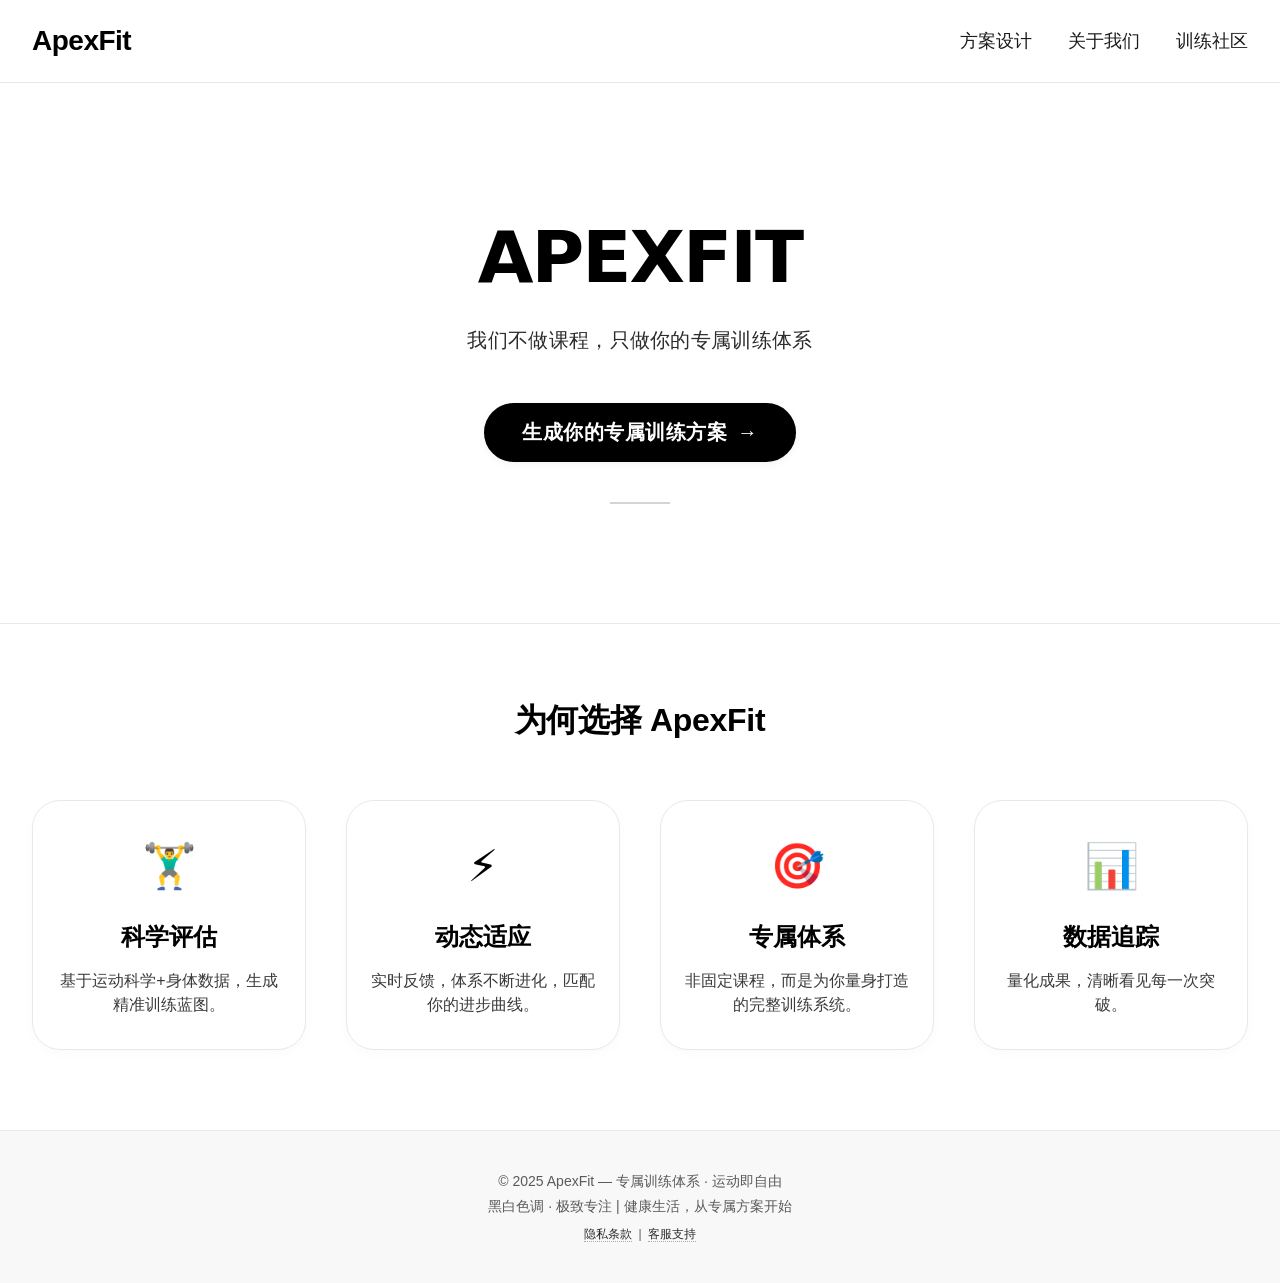
==== index.html @ db12632a "Create index.html" ====
<!DOCTYPE html>
<html lang="zh-CN">
<head>
    <meta charset="UTF-8">
    <meta name="viewport" content="width=device-width, initial-scale=1.0, viewport-fit=cover">
    <meta name="description" content="ApexFit - 专属训练体系，不做课程，只做你的专属训练方案。运动与健康，黑白色调极简设计。">
    <title>ApexFit | 专属训练体系 · 运动与健康</title>
    <style>
        * {
            margin: 0;
            padding: 0;
            box-sizing: border-box;
        }

        body {
            background-color: #FFFFFF;   /* 纯白背景，黑白色调基底 */
            color: #000000;
            font-family: '微软雅黑', 'Microsoft YaHei', 'Segoe UI', 'Poppins', system-ui, -apple-system, sans-serif;
            line-height: 1.5;
            scroll-behavior: smooth;
        }

        /* 整体容器，用于内容居中及最大宽度控制 */
        .container {
            max-width: 1280px;
            margin: 0 auto;
            padding: 0 32px;
        }

        /* ----- 标题栏 (白底) ----- */
        .header {
            background-color: #FFFFFF;
            border-bottom: 1px solid #E6E6E6;   /* 极浅灰分割线，保持黑白极简 */
            position: sticky;
            top: 0;
            z-index: 100;
            width: 100%;
        }

        .navbar {
            display: flex;
            justify-content: space-between;
            align-items: center;
            padding: 20px 0;
            flex-wrap: wrap;
            gap: 20px;
        }

        /* Logo 靠左对齐 */
        .logo {
            font-size: 28px;
            font-weight: 700;
            letter-spacing: -0.5px;
            color: #000000;
            text-decoration: none;
            transition: opacity 0.2s ease;
            font-family: '微软雅黑', 'Microsoft YaHei', 'Inter', sans-serif;
        }

        .logo:hover {
            opacity: 0.75;
        }

        /* 右侧导航菜单 */
        .nav-menu {
            display: flex;
            list-style: none;
            gap: 36px;
            align-items: center;
        }

        .nav-menu li a {
            text-decoration: none;
            font-size: 18px;
            font-weight: 500;
            color: #1A1A1A;
            font-family: '微软雅黑', 'Microsoft YaHei', sans-serif;
            transition: all 0.2s ease;
            padding-bottom: 6px;
            border-bottom: 2px solid transparent;
        }

        .nav-menu li a:hover {
            color: #000000;
            border-bottom-color: #000000;
        }

        /* 针对移动端菜单响应式 */
        @media (max-width: 768px) {
            .navbar {
                flex-direction: column;
                align-items: flex-start;
            }
            .nav-menu {
                flex-wrap: wrap;
                gap: 24px;
                width: 100%;
                justify-content: flex-start;
            }
            .container {
                padding: 0 24px;
            }
        }

        /* 主视觉区域（主页核心内容） */
        .hero {
            text-align: center;
            padding: 80px 0 64px 0;
            min-height: 60vh;
            display: flex;
            flex-direction: column;
            justify-content: center;
        }

        /* 大标题 黑色 ApexFit 字号72 */
        .hero h1 {
            font-size: 72px;
            font-weight: 800;
            letter-spacing: -2px;
            color: #000000;
            margin-bottom: 28px;
            line-height: 1.1;
            font-family: 'Inter', '微软雅黑', 'Montserrat', system-ui, sans-serif;
            text-transform: uppercase;
        }

        /* 口号：微软雅黑，四号（约18px-20px） */
        .tagline {
            font-size: 20px;      /* 四号 ≈ 18-20px 视觉舒适 */
            font-weight: 400;
            color: #2C2C2C;
            font-family: '微软雅黑', 'Microsoft YaHei', sans-serif;
            margin-bottom: 48px;
            letter-spacing: 0.3px;
        }

        /* 黑底白字按钮 */
        .btn-dark {
            display: inline-flex;
            align-items: center;
            justify-content: center;
            gap: 10px;
            background-color: #000000;
            color: #FFFFFF;
            font-family: '微软雅黑', 'Microsoft YaHei', sans-serif;
            font-size: 20px;      /* 四号粗体 */
            font-weight: 700;
            text-decoration: none;
            padding: 14px 36px;
            border-radius: 48px;
            border: 2px solid #000000;
            cursor: pointer;
            transition: all 0.25s ease-in-out;
            box-shadow: 0 2px 8px rgba(0,0,0,0.05);
            letter-spacing: 0.5px;
        }

        .btn-dark:hover {
            background-color: #FFFFFF;
            color: #000000;
            border-color: #000000;
            transform: translateY(-3px);
            box-shadow: 0 12px 20px -12px rgba(0,0,0,0.25);
        }

        .btn-dark:active {
            transform: translateY(1px);
        }

        /* 为了让按钮突出，添加轻微呼吸感 */
        .btn-dark span {
            transition: transform 0.2s ease;
        }

        .btn-dark:hover span {
            transform: translateX(4px);
        }

        /* 辅助装饰（极简黑白风格下，体现运动感——抽象细线） */
        .hero-decoration {
            margin-top: 40px;
            opacity: 0.5;
        }

        .hero-decoration .line {
            width: 60px;
            height: 2px;
            background-color: #aaa;
            margin: 0 auto;
        }

        /* 优势区域 (运动健康主题额外展示，符合整体风格，不干扰核心内容) */
        .features {
            padding: 72px 0 80px 0;
            border-top: 1px solid #EAEAEA;
            background-color: #FFFFFF;
        }

        .section-title {
            text-align: center;
            font-size: 32px;
            font-weight: 600;
            color: #000000;
            margin-bottom: 56px;
            letter-spacing: -0.3px;
            font-family: '微软雅黑', 'Microsoft YaHei', sans-serif;
        }

        .features-grid {
            display: flex;
            flex-wrap: wrap;
            gap: 40px;
            justify-content: center;
        }

        .feature-card {
            flex: 1;
            min-width: 240px;
            background: #FFFFFF;
            border: 1px solid #E8E8E8;
            border-radius: 28px;
            padding: 32px 24px;
            text-align: center;
            transition: all 0.3s ease;
            box-shadow: 0 4px 12px rgba(0,0,0,0.02);
        }

        .feature-card:hover {
            transform: translateY(-6px);
            border-color: #CCCCCC;
            box-shadow: 0 20px 30px -12px rgba(0,0,0,0.08);
        }

        .feature-icon {
            font-size: 44px;
            margin-bottom: 20px;
            filter: grayscale(0%);
        }

        .feature-card h3 {
            font-size: 24px;
            font-weight: 700;
            margin-bottom: 14px;
            color: #000000;
            font-family: '微软雅黑', 'Microsoft YaHei', sans-serif;
        }

        .feature-card p {
            font-size: 16px;
            color: #3A3A3A;
            line-height: 1.5;
            font-family: '微软雅黑', 'Microsoft YaHei', sans-serif;
        }

        /* 简约页脚 */
        .footer {
            background-color: #F8F8F8;
            border-top: 1px solid #EAEAEA;
            padding: 36px 0;
            text-align: center;
            font-size: 14px;
            color: #5A5A5A;
            font-family: '微软雅黑', 'Microsoft YaHei', sans-serif;
        }

        .footer p {
            margin: 4px 0;
        }

        .footer a {
            color: #2C2C2C;
            text-decoration: none;
            border-bottom: 1px dotted #AAA;
        }

        .footer a:hover {
            color: #000000;
            border-bottom-color: #000000;
        }

        /* 响应式调整大标题 */
        @media (max-width: 680px) {
            .hero h1 {
                font-size: 48px;
                letter-spacing: -1px;
            }
            .tagline {
                font-size: 18px;
                padding: 0 8px;
            }
            .btn-dark {
                font-size: 18px;
                padding: 12px 28px;
            }
            .section-title {
                font-size: 28px;
            }
            .features {
                padding: 48px 0 56px;
            }
        }

        /* 辅助细微动效，增强黑白质感 */
        .hero {
            animation: fadeSlideUp 0.6s ease-out;
        }

        @keyframes fadeSlideUp {
            from {
                opacity: 0;
                transform: translateY(20px);
            }
            to {
                opacity: 1;
                transform: translateY(0);
            }
        }

        /* 按钮焦点样式 */
        .btn-dark:focus-visible {
            outline: 2px solid #000000;
            outline-offset: 3px;
        }

        /* 其他辅助 */
        .sr-only {
            position: absolute;
            width: 1px;
            height: 1px;
            padding: 0;
            margin: -1px;
            overflow: hidden;
            clip: rect(0,0,0,0);
            border: 0;
        }
    </style>
</head>
<body>

<!-- 白底标题栏：logo靠左，右边有序排列 -->
<header class="header">
    <div class="container">
        <div class="navbar">
            <!-- logo 靠左对齐 -->
            <a href="#" class="logo" aria-label="ApexFit 首页">ApexFit</a>
            <!-- 右侧菜单 有序排列 方案设计 / 关于我们 / 社区（等）-->
            <ul class="nav-menu">
                <li><a href="#" id="nav-solution">方案设计</a></li>
                <li><a href="#" id="nav-about">关于我们</a></li>
                <li><a href="#" id="nav-community">训练社区</a></li>
                <!-- 为满足有序排列“等”字，第三个菜单体现健康社群风格 -->
            </ul>
        </div>
    </div>
</header>

<main>
    <!-- 主页核心内容：黑色ApexFit居中，口号，黑底白字按钮 -->
    <div class="hero">
        <div class="container">
            <h1>ApexFit</h1>
            <p class="tagline">我们不做课程，只做你的专属训练体系</p>
            <!-- 黑底白字按钮，包含箭头符号 -->
            <button class="btn-dark" id="generatePlanBtn">
                生成你的专属训练方案 <span>→</span>
            </button>
            <!-- 极简黑白装饰线，暗示运动节奏感（可选，不干扰内容）-->
            <div class="hero-decoration">
                <div class="line"></div>
            </div>
        </div>
    </div>

    <!-- 额外区域：运动健康理念 强化专属训练体系 (符合黑白色调、运动主题) -->
    <section class="features">
        <div class="container">
            <h2 class="section-title">为何选择 ApexFit</h2>
            <div class="features-grid">
                <div class="feature-card">
                    <div class="feature-icon">🏋️‍♂️</div>
                    <h3>科学评估</h3>
                    <p>基于运动科学+身体数据，生成精准训练蓝图。</p>
                </div>
                <div class="feature-card">
                    <div class="feature-icon">⚡</div>
                    <h3>动态适应</h3>
                    <p>实时反馈，体系不断进化，匹配你的进步曲线。</p>
                </div>
                <div class="feature-card">
                    <div class="feature-icon">🎯</div>
                    <h3>专属体系</h3>
                    <p>非固定课程，而是为你量身打造的完整训练系统。</p>
                </div>
                <div class="feature-card">
                    <div class="feature-icon">📊</div>
                    <h3>数据追踪</h3>
                    <p>量化成果，清晰看见每一次突破。</p>
                </div>
            </div>
        </div>
    </section>
</main>

<!-- 简约页脚，黑白色调 -->
<footer class="footer">
    <div class="container">
        <p>© 2025 ApexFit — 专属训练体系 · 运动即自由</p>
        <p>黑白色调 · 极致专注 | 健康生活，从专属方案开始</p>
        <p style="margin-top: 8px; font-size: 12px;">
            <a href="#" id="footerLink">隐私条款</a> &nbsp;|&nbsp; 
            <a href="#" id="footerSupport">客服支持</a>
        </p>
    </div>
</footer>

<!-- 简单交互模拟：按钮点击以及菜单点击展示提示，提升演示体验，无后端但符合首页演示 -->
<script>
    (function() {
        // 按钮点击核心交互（生成你的专属训练方案）
        const generateBtn = document.getElementById('generatePlanBtn');
        if (generateBtn) {
            generateBtn.addEventListener('click', function(e) {
                e.preventDefault();
                // 模拟弹出提示 专属训练方案即将到来（符合黑白色调运动健康风格）
                alert('✨ 正在为你构建专属训练体系...\n即刻解锁个性化方案，科学运动，突破自我。\n（演示版，正式功能即将开放）');
            });
        }

        // 标题栏菜单的简单交互 以及 页脚链接（演示）
        const navSolution = document.getElementById('nav-solution');
        const navAbout = document.getElementById('nav-about');
        const navCommunity = document.getElementById('nav-community');
        const footerLink = document.getElementById('footerLink');
        const footerSupport = document.getElementById('footerSupport');

        function showComingSoon(feature) {
            alert(`「${feature}」即将上线\n打造更完整的专属训练生态，敬请期待！`);
        }

        if (navSolution) {
            navSolution.addEventListener('click', (e) => {
                e.preventDefault();
                showComingSoon('方案设计');
            });
        }
        if (navAbout) {
            navAbout.addEventListener('click', (e) => {
                e.preventDefault();
                showComingSoon('关于我们 — ApexFit 使命：不做标准课程，只做属于你的训练体系');
            });
        }
        if (navCommunity) {
            navCommunity.addEventListener('click', (e) => {
                e.preventDefault();
                showComingSoon('训练社区 · 与同频运动者交流成长');
            });
        }
        if (footerLink) {
            footerLink.addEventListener('click', (e) => {
                e.preventDefault();
                alert('隐私与数据保护承诺\n你的训练数据仅用于构建个性化体系，安全可靠。');
            });
        }
        if (footerSupport) {
            footerSupport.addEventListener('click', (e) => {
                e.preventDefault();
                alert('客服支持邮箱：support@apexfit.com\n专属运动顾问将在24小时内联系。');
            });
        }

        // 额外：增加键盘辅助，符合无障碍，按钮Enter触发
        generateBtn && generateBtn.addEventListener('keydown', (e) => {
            if (e.key === 'Enter' || e.key === ' ') {
                e.preventDefault();
                generateBtn.click();
            }
        });

        // 让所有导航项对空格/回车也有响应 (提升体验)
        const allNavLinks = document.querySelectorAll('.nav-menu a, .footer a');
        allNavLinks.forEach(link => {
            link.addEventListener('keydown', (e) => {
                if (e.key === 'Enter') {
                    e.preventDefault();
                    link.click();
                }
            });
        });
    })();
</script>
</body>
</html>
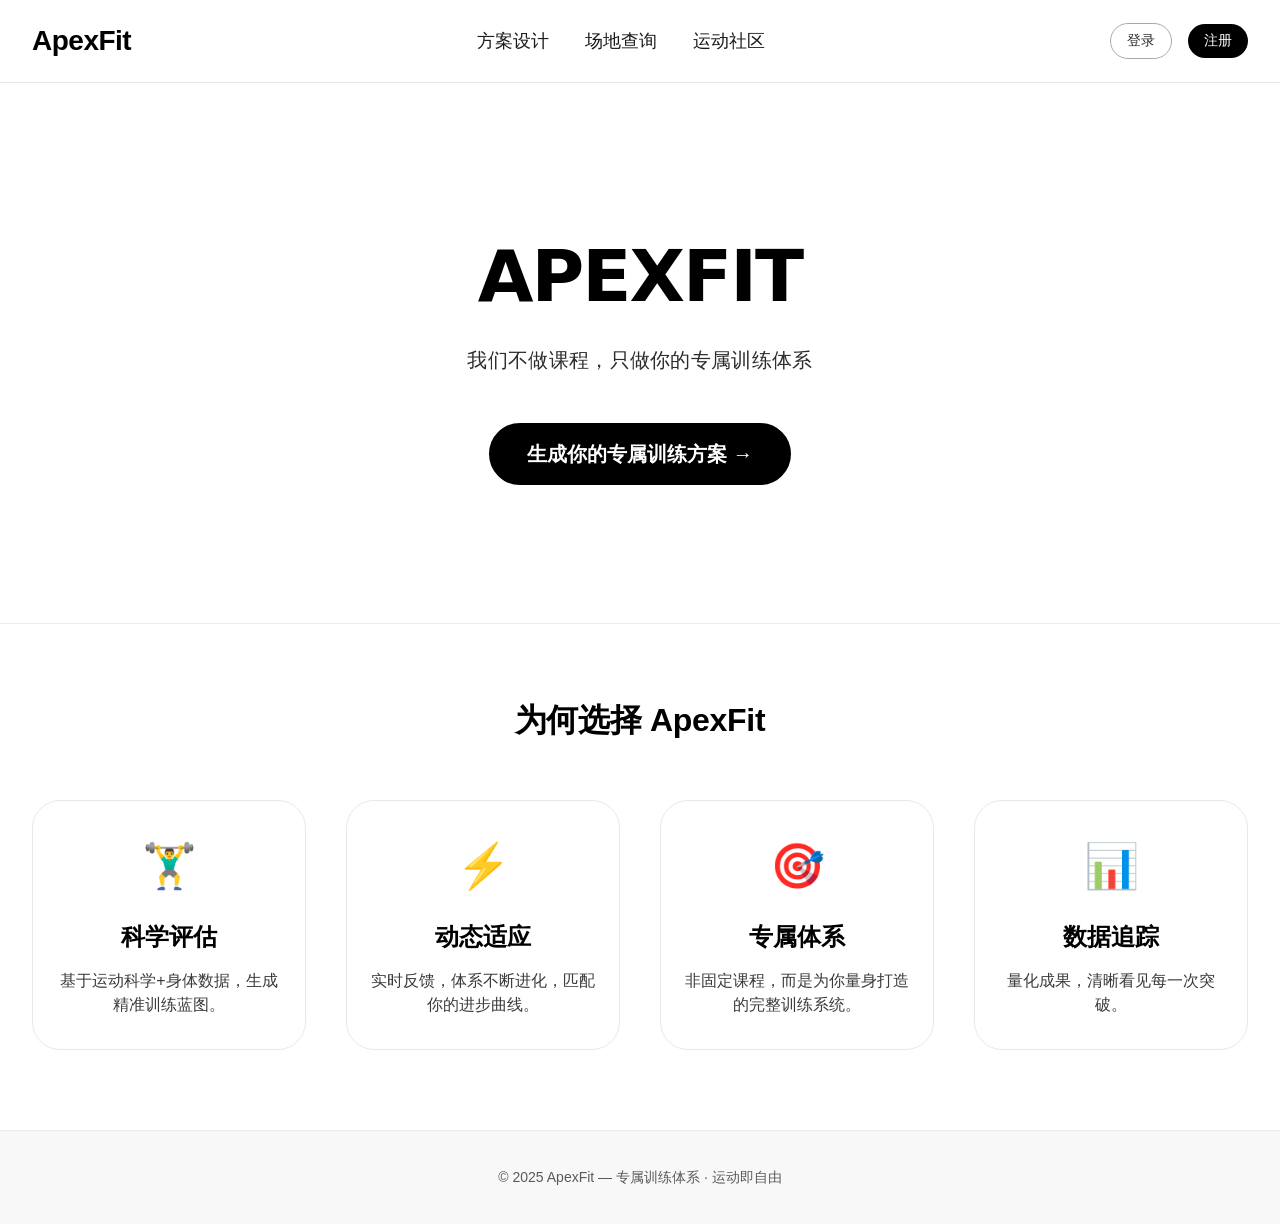
==== commit 897328a3: "Update index.html" ====
--- a/index.html
+++ b/index.html
@@ -3,8 +3,7 @@
 <head>
     <meta charset="UTF-8">
     <meta name="viewport" content="width=device-width, initial-scale=1.0, viewport-fit=cover">
-    <meta name="description" content="ApexFit - 专属训练体系，不做课程，只做你的专属训练方案。运动与健康，黑白色调极简设计。">
-    <title>ApexFit | 专属训练体系 · 运动与健康</title>
+    <title>ApexFit | 运动健康首页</title>
     <style>
         * {
             margin: 0;
@@ -13,24 +12,21 @@
         }
 
         body {
-            background-color: #FFFFFF;   /* 纯白背景，黑白色调基底 */
-            color: #000000;
-            font-family: '微软雅黑', 'Microsoft YaHei', 'Segoe UI', 'Poppins', system-ui, -apple-system, sans-serif;
+            background-color: #FFFFFF;
+            color: #000000;
+            font-family: '微软雅黑', 'Microsoft YaHei', 'Segoe UI', sans-serif;
             line-height: 1.5;
-            scroll-behavior: smooth;
-        }
-
-        /* 整体容器，用于内容居中及最大宽度控制 */
+        }
+
         .container {
             max-width: 1280px;
             margin: 0 auto;
             padding: 0 32px;
         }
 
-        /* ----- 标题栏 (白底) ----- */
         .header {
             background-color: #FFFFFF;
-            border-bottom: 1px solid #E6E6E6;   /* 极浅灰分割线，保持黑白极简 */
+            border-bottom: 1px solid #E6E6E6;
             position: sticky;
             top: 0;
             z-index: 100;
@@ -46,30 +42,23 @@
             gap: 20px;
         }
 
-        /* Logo 靠左对齐 */
         .logo {
             font-size: 28px;
             font-weight: 700;
             letter-spacing: -0.5px;
             color: #000000;
             text-decoration: none;
-            transition: opacity 0.2s ease;
-            font-family: '微软雅黑', 'Microsoft YaHei', 'Inter', sans-serif;
-        }
-
-        .logo:hover {
-            opacity: 0.75;
-        }
-
-        /* 右侧导航菜单 */
-        .nav-menu {
+            font-family: '微软雅黑', 'Microsoft YaHei', sans-serif;
+        }
+
+        .nav-links {
             display: flex;
             list-style: none;
             gap: 36px;
             align-items: center;
         }
 
-        .nav-menu li a {
+        .nav-links li a {
             text-decoration: none;
             font-size: 18px;
             font-weight: 500;
@@ -80,29 +69,49 @@
             border-bottom: 2px solid transparent;
         }
 
-        .nav-menu li a:hover {
+        .nav-links li a:hover {
             color: #000000;
             border-bottom-color: #000000;
         }
 
-        /* 针对移动端菜单响应式 */
-        @media (max-width: 768px) {
-            .navbar {
-                flex-direction: column;
-                align-items: flex-start;
-            }
-            .nav-menu {
-                flex-wrap: wrap;
-                gap: 24px;
-                width: 100%;
-                justify-content: flex-start;
-            }
-            .container {
-                padding: 0 24px;
-            }
-        }
-
-        /* 主视觉区域（主页核心内容） */
+        .user-area {
+            display: flex;
+            align-items: center;
+            gap: 16px;
+        }
+
+        .username-btn {
+            background: none;
+            border: none;
+            font-size: 16px;
+            font-weight: 500;
+            cursor: pointer;
+            font-family: '微软雅黑', sans-serif;
+            color: #000;
+        }
+
+        .btn-outline-small {
+            background: transparent;
+            border: 1px solid #AAAAAA;
+            color: #2C2C2C;
+            padding: 8px 16px;
+            border-radius: 48px;
+            font-weight: 500;
+            font-size: 14px;
+            cursor: pointer;
+        }
+
+        .btn-dark-small {
+            background: #000000;
+            color: #FFFFFF;
+            border: none;
+            padding: 8px 16px;
+            border-radius: 48px;
+            font-weight: 500;
+            font-size: 14px;
+            cursor: pointer;
+        }
+
         .hero {
             text-align: center;
             padding: 80px 0 64px 0;
@@ -112,7 +121,6 @@
             justify-content: center;
         }
 
-        /* 大标题 黑色 ApexFit 字号72 */
         .hero h1 {
             font-size: 72px;
             font-weight: 800;
@@ -124,9 +132,8 @@
             text-transform: uppercase;
         }
 
-        /* 口号：微软雅黑，四号（约18px-20px） */
         .tagline {
-            font-size: 20px;      /* 四号 ≈ 18-20px 视觉舒适 */
+            font-size: 20px;
             font-weight: 400;
             color: #2C2C2C;
             font-family: '微软雅黑', 'Microsoft YaHei', sans-serif;
@@ -134,7 +141,6 @@
             letter-spacing: 0.3px;
         }
 
-        /* 黑底白字按钮 */
         .btn-dark {
             display: inline-flex;
             align-items: center;
@@ -143,7 +149,7 @@
             background-color: #000000;
             color: #FFFFFF;
             font-family: '微软雅黑', 'Microsoft YaHei', sans-serif;
-            font-size: 20px;      /* 四号粗体 */
+            font-size: 20px;
             font-weight: 700;
             text-decoration: none;
             padding: 14px 36px;
@@ -151,45 +157,15 @@
             border: 2px solid #000000;
             cursor: pointer;
             transition: all 0.25s ease-in-out;
-            box-shadow: 0 2px 8px rgba(0,0,0,0.05);
-            letter-spacing: 0.5px;
         }
 
         .btn-dark:hover {
             background-color: #FFFFFF;
             color: #000000;
-            border-color: #000000;
             transform: translateY(-3px);
             box-shadow: 0 12px 20px -12px rgba(0,0,0,0.25);
         }
 
-        .btn-dark:active {
-            transform: translateY(1px);
-        }
-
-        /* 为了让按钮突出，添加轻微呼吸感 */
-        .btn-dark span {
-            transition: transform 0.2s ease;
-        }
-
-        .btn-dark:hover span {
-            transform: translateX(4px);
-        }
-
-        /* 辅助装饰（极简黑白风格下，体现运动感——抽象细线） */
-        .hero-decoration {
-            margin-top: 40px;
-            opacity: 0.5;
-        }
-
-        .hero-decoration .line {
-            width: 60px;
-            height: 2px;
-            background-color: #aaa;
-            margin: 0 auto;
-        }
-
-        /* 优势区域 (运动健康主题额外展示，符合整体风格，不干扰核心内容) */
         .features {
             padding: 72px 0 80px 0;
             border-top: 1px solid #EAEAEA;
@@ -203,7 +179,6 @@
             color: #000000;
             margin-bottom: 56px;
             letter-spacing: -0.3px;
-            font-family: '微软雅黑', 'Microsoft YaHei', sans-serif;
         }
 
         .features-grid {
@@ -222,19 +197,16 @@
             padding: 32px 24px;
             text-align: center;
             transition: all 0.3s ease;
-            box-shadow: 0 4px 12px rgba(0,0,0,0.02);
         }
 
         .feature-card:hover {
             transform: translateY(-6px);
             border-color: #CCCCCC;
-            box-shadow: 0 20px 30px -12px rgba(0,0,0,0.08);
         }
 
         .feature-icon {
             font-size: 44px;
             margin-bottom: 20px;
-            filter: grayscale(0%);
         }
 
         .feature-card h3 {
@@ -242,17 +214,14 @@
             font-weight: 700;
             margin-bottom: 14px;
             color: #000000;
-            font-family: '微软雅黑', 'Microsoft YaHei', sans-serif;
         }
 
         .feature-card p {
             font-size: 16px;
             color: #3A3A3A;
             line-height: 1.5;
-            font-family: '微软雅黑', 'Microsoft YaHei', sans-serif;
-        }
-
-        /* 简约页脚 */
+        }
+
         .footer {
             background-color: #F8F8F8;
             border-top: 1px solid #EAEAEA;
@@ -260,233 +229,252 @@
             text-align: center;
             font-size: 14px;
             color: #5A5A5A;
-            font-family: '微软雅黑', 'Microsoft YaHei', sans-serif;
-        }
-
-        .footer p {
-            margin: 4px 0;
-        }
-
-        .footer a {
-            color: #2C2C2C;
-            text-decoration: none;
-            border-bottom: 1px dotted #AAA;
-        }
-
-        .footer a:hover {
-            color: #000000;
-            border-bottom-color: #000000;
-        }
-
-        /* 响应式调整大标题 */
-        @media (max-width: 680px) {
+        }
+
+        .modal {
+            display: none;
+            position: fixed;
+            z-index: 1000;
+            left: 0;
+            top: 0;
+            width: 100%;
+            height: 100%;
+            background-color: rgba(0,0,0,0.5);
+        }
+
+        .modal-content {
+            background-color: #fff;
+            margin: 10% auto;
+            padding: 32px;
+            width: 90%;
+            max-width: 400px;
+            border-radius: 24px;
+            position: relative;
+        }
+
+        .close {
+            position: absolute;
+            right: 20px;
+            top: 16px;
+            font-size: 28px;
+            cursor: pointer;
+        }
+
+        .modal-content input {
+            width: 100%;
+            padding: 12px;
+            margin: 12px 0;
+            border: 1px solid #D0D0D0;
+            border-radius: 48px;
+            font-size: 14px;
+        }
+
+        .modal-content button {
+            width: 100%;
+            margin-top: 12px;
+        }
+
+        @media (max-width: 768px) {
+            .navbar {
+                flex-direction: column;
+                align-items: flex-start;
+            }
+            .nav-links {
+                flex-wrap: wrap;
+                justify-content: flex-start;
+            }
             .hero h1 {
                 font-size: 48px;
-                letter-spacing: -1px;
             }
             .tagline {
                 font-size: 18px;
-                padding: 0 8px;
             }
             .btn-dark {
                 font-size: 18px;
                 padding: 12px 28px;
             }
-            .section-title {
-                font-size: 28px;
-            }
-            .features {
-                padding: 48px 0 56px;
-            }
-        }
-
-        /* 辅助细微动效，增强黑白质感 */
-        .hero {
-            animation: fadeSlideUp 0.6s ease-out;
-        }
-
-        @keyframes fadeSlideUp {
-            from {
-                opacity: 0;
-                transform: translateY(20px);
-            }
-            to {
-                opacity: 1;
-                transform: translateY(0);
-            }
-        }
-
-        /* 按钮焦点样式 */
-        .btn-dark:focus-visible {
-            outline: 2px solid #000000;
-            outline-offset: 3px;
-        }
-
-        /* 其他辅助 */
-        .sr-only {
-            position: absolute;
-            width: 1px;
-            height: 1px;
-            padding: 0;
-            margin: -1px;
-            overflow: hidden;
-            clip: rect(0,0,0,0);
-            border: 0;
         }
     </style>
+    <script src="https://esm.sh/@supabase/supabase-js@2"></script>
 </head>
 <body>
-
-<!-- 白底标题栏：logo靠左，右边有序排列 -->
-<header class="header">
-    <div class="container">
-        <div class="navbar">
-            <!-- logo 靠左对齐 -->
-            <a href="#" class="logo" aria-label="ApexFit 首页">ApexFit</a>
-            <!-- 右侧菜单 有序排列 方案设计 / 关于我们 / 社区（等）-->
-            <ul class="nav-menu">
-                <li><a href="#" id="nav-solution">方案设计</a></li>
-                <li><a href="#" id="nav-about">关于我们</a></li>
-                <li><a href="#" id="nav-community">训练社区</a></li>
-                <!-- 为满足有序排列“等”字，第三个菜单体现健康社群风格 -->
-            </ul>
+    <header class="header">
+        <div class="container">
+            <div class="navbar">
+                <a href="index.html" class="logo">ApexFit</a>
+                <ul class="nav-links">
+                    <li><a href="plan.html">方案设计</a></li>
+                    <li><a href="map.html">场地查询</a></li>
+                    <li><a href="social.html">运动社区</a></li>
+                </ul>
+                <div class="user-area" id="userArea">
+                    <button class="btn-outline-small" id="loginBtn">登录</button>
+                    <button class="btn-dark-small" id="registerBtn">注册</button>
+                </div>
+            </div>
         </div>
-    </div>
-</header>
-
-<main>
-    <!-- 主页核心内容：黑色ApexFit居中，口号，黑底白字按钮 -->
-    <div class="hero">
+    </header>
+
+    <main>
+        <div class="hero">
+            <div class="container">
+                <h1>ApexFit</h1>
+                <p class="tagline">我们不做课程，只做你的专属训练体系</p>
+                <a href="plan.html" class="btn-dark" id="generateBtn">生成你的专属训练方案 →</a>
+            </div>
+        </div>
+
+        <section class="features">
+            <div class="container">
+                <h2 class="section-title">为何选择 ApexFit</h2>
+                <div class="features-grid">
+                    <div class="feature-card"><div class="feature-icon">🏋️‍♂️</div><h3>科学评估</h3><p>基于运动科学+身体数据，生成精准训练蓝图。</p></div>
+                    <div class="feature-card"><div class="feature-icon">⚡</div><h3>动态适应</h3><p>实时反馈，体系不断进化，匹配你的进步曲线。</p></div>
+                    <div class="feature-card"><div class="feature-icon">🎯</div><h3>专属体系</h3><p>非固定课程，而是为你量身打造的完整训练系统。</p></div>
+                    <div class="feature-card"><div class="feature-icon">📊</div><h3>数据追踪</h3><p>量化成果，清晰看见每一次突破。</p></div>
+                </div>
+            </div>
+        </section>
+    </main>
+
+    <footer class="footer">
         <div class="container">
-            <h1>ApexFit</h1>
-            <p class="tagline">我们不做课程，只做你的专属训练体系</p>
-            <!-- 黑底白字按钮，包含箭头符号 -->
-            <button class="btn-dark" id="generatePlanBtn">
-                生成你的专属训练方案 <span>→</span>
-            </button>
-            <!-- 极简黑白装饰线，暗示运动节奏感（可选，不干扰内容）-->
-            <div class="hero-decoration">
-                <div class="line"></div>
+            <p>© 2025 ApexFit — 专属训练体系 · 运动即自由</p>
+        </div>
+    </footer>
+
+    <!-- 登录/注册模态框 -->
+    <div id="authModal" class="modal">
+        <div class="modal-content">
+            <span class="close">&times;</span>
+            <div id="loginForm">
+                <h3>登录</h3>
+                <input type="text" id="loginUsername" placeholder="用户名">
+                <input type="password" id="loginPassword" placeholder="密码">
+                <button class="btn-dark" id="doLoginBtn">登录</button>
+                <p>没有账号？ <a id="switchToRegister">立即注册</a></p>
+            </div>
+            <div id="registerForm" style="display:none;">
+                <h3>注册</h3>
+                <input type="text" id="regUsername" placeholder="用户名">
+                <input type="password" id="regPassword" placeholder="密码">
+                <input type="password" id="regConfirmPassword" placeholder="确认密码">
+                <button class="btn-dark" id="doRegisterBtn">注册</button>
+                <p>已有账号？ <a id="switchToLogin">返回登录</a></p>
             </div>
         </div>
     </div>
 
-    <!-- 额外区域：运动健康理念 强化专属训练体系 (符合黑白色调、运动主题) -->
-    <section class="features">
-        <div class="container">
-            <h2 class="section-title">为何选择 ApexFit</h2>
-            <div class="features-grid">
-                <div class="feature-card">
-                    <div class="feature-icon">🏋️‍♂️</div>
-                    <h3>科学评估</h3>
-                    <p>基于运动科学+身体数据，生成精准训练蓝图。</p>
-                </div>
-                <div class="feature-card">
-                    <div class="feature-icon">⚡</div>
-                    <h3>动态适应</h3>
-                    <p>实时反馈，体系不断进化，匹配你的进步曲线。</p>
-                </div>
-                <div class="feature-card">
-                    <div class="feature-icon">🎯</div>
-                    <h3>专属体系</h3>
-                    <p>非固定课程，而是为你量身打造的完整训练系统。</p>
-                </div>
-                <div class="feature-card">
-                    <div class="feature-icon">📊</div>
-                    <h3>数据追踪</h3>
-                    <p>量化成果，清晰看见每一次突破。</p>
-                </div>
-            </div>
-        </div>
-    </section>
-</main>
-
-<!-- 简约页脚，黑白色调 -->
-<footer class="footer">
-    <div class="container">
-        <p>© 2025 ApexFit — 专属训练体系 · 运动即自由</p>
-        <p>黑白色调 · 极致专注 | 健康生活，从专属方案开始</p>
-        <p style="margin-top: 8px; font-size: 12px;">
-            <a href="#" id="footerLink">隐私条款</a> &nbsp;|&nbsp; 
-            <a href="#" id="footerSupport">客服支持</a>
-        </p>
-    </div>
-</footer>
-
-<!-- 简单交互模拟：按钮点击以及菜单点击展示提示，提升演示体验，无后端但符合首页演示 -->
-<script>
-    (function() {
-        // 按钮点击核心交互（生成你的专属训练方案）
-        const generateBtn = document.getElementById('generatePlanBtn');
-        if (generateBtn) {
-            generateBtn.addEventListener('click', function(e) {
-                e.preventDefault();
-                // 模拟弹出提示 专属训练方案即将到来（符合黑白色调运动健康风格）
-                alert('✨ 正在为你构建专属训练体系...\n即刻解锁个性化方案，科学运动，突破自我。\n（演示版，正式功能即将开放）');
-            });
-        }
-
-        // 标题栏菜单的简单交互 以及 页脚链接（演示）
-        const navSolution = document.getElementById('nav-solution');
-        const navAbout = document.getElementById('nav-about');
-        const navCommunity = document.getElementById('nav-community');
-        const footerLink = document.getElementById('footerLink');
-        const footerSupport = document.getElementById('footerSupport');
-
-        function showComingSoon(feature) {
-            alert(`「${feature}」即将上线\n打造更完整的专属训练生态，敬请期待！`);
-        }
-
-        if (navSolution) {
-            navSolution.addEventListener('click', (e) => {
-                e.preventDefault();
-                showComingSoon('方案设计');
-            });
-        }
-        if (navAbout) {
-            navAbout.addEventListener('click', (e) => {
-                e.preventDefault();
-                showComingSoon('关于我们 — ApexFit 使命：不做标准课程，只做属于你的训练体系');
-            });
-        }
-        if (navCommunity) {
-            navCommunity.addEventListener('click', (e) => {
-                e.preventDefault();
-                showComingSoon('训练社区 · 与同频运动者交流成长');
-            });
-        }
-        if (footerLink) {
-            footerLink.addEventListener('click', (e) => {
-                e.preventDefault();
-                alert('隐私与数据保护承诺\n你的训练数据仅用于构建个性化体系，安全可靠。');
-            });
-        }
-        if (footerSupport) {
-            footerSupport.addEventListener('click', (e) => {
-                e.preventDefault();
-                alert('客服支持邮箱：support@apexfit.com\n专属运动顾问将在24小时内联系。');
-            });
-        }
-
-        // 额外：增加键盘辅助，符合无障碍，按钮Enter触发
-        generateBtn && generateBtn.addEventListener('keydown', (e) => {
-            if (e.key === 'Enter' || e.key === ' ') {
-                e.preventDefault();
-                generateBtn.click();
-            }
-        });
-
-        // 让所有导航项对空格/回车也有响应 (提升体验)
-        const allNavLinks = document.querySelectorAll('.nav-menu a, .footer a');
-        allNavLinks.forEach(link => {
-            link.addEventListener('keydown', (e) => {
-                if (e.key === 'Enter') {
-                    e.preventDefault();
-                    link.click();
-                }
-            });
-        });
-    })();
-</script>
+    <script type="module">
+        import { createClient } from 'https://esm.sh/@supabase/supabase-js@2';
+        const SUPABASE_URL = 'https://mlvyibpftjdseaodlqff.supabase.co';
+        const SUPABASE_ANON_KEY = 'eyJhbGciOiJIUzI1NiIsInR5cCI6IkpXVCJ9.eyJpc3MiOiJzdXBhYmFzZSIsInJlZiI6Im1sdnlpYnBmdGpkc2Vhb2RscWZmIiwicm9sZSI6ImFub24iLCJpYXQiOjE3NzYwNjY4MzIsImV4cCI6MjA5MTY0MjgzMn0.fZiHQ9IHIO6dkt7nNxmu5eNmkuYfxjlw6mKMX-eTI6I';
+        const supabase = createClient(SUPABASE_URL, SUPABASE_ANON_KEY);
+        let currentUser = null;
+
+        // DOM elements
+        const userArea = document.getElementById('userArea');
+        const authModal = document.getElementById('authModal');
+        const loginBtn = document.getElementById('loginBtn');
+        const registerBtn = document.getElementById('registerBtn');
+        const closeBtn = document.querySelector('.close');
+        const doLoginBtn = document.getElementById('doLoginBtn');
+        const doRegisterBtn = document.getElementById('doRegisterBtn');
+        const switchToRegister = document.getElementById('switchToRegister');
+        const switchToLogin = document.getElementById('switchToLogin');
+
+        function showModal() { authModal.style.display = 'block'; }
+        function hideModal() { authModal.style.display = 'none'; }
+
+        async function handleRegister() {
+            const username = document.getElementById('regUsername').value.trim();
+            const password = document.getElementById('regPassword').value;
+            const confirm = document.getElementById('regConfirmPassword').value;
+            if (!username || !password) { alert('请填写完整'); return; }
+            if (password !== confirm) { alert('密码不一致'); return; }
+            if (password.length < 6) { alert('密码至少6位'); return; }
+            try {
+                const email = username + '@apexfit.local';
+                const { data, error } = await supabase.auth.signUp({
+                    email, password,
+                    options: { data: { username } }
+                });
+                if (error) throw error;
+                currentUser = { id: data.user.id, username };
+                localStorage.setItem('currentUser', JSON.stringify(currentUser));
+                alert('注册成功');
+                hideModal();
+                updateUI();
+            } catch (err) { alert('注册失败: ' + err.message); }
+        }
+
+        async function handleLogin() {
+            const username = document.getElementById('loginUsername').value.trim();
+            const password = document.getElementById('loginPassword').value;
+            if (!username || !password) { alert('请填写完整'); return; }
+            try {
+                const email = username + '@apexfit.local';
+                const { data, error } = await supabase.auth.signInWithPassword({ email, password });
+                if (error) throw error;
+                currentUser = { id: data.user.id, username };
+                localStorage.setItem('currentUser', JSON.stringify(currentUser));
+                alert('登录成功');
+                hideModal();
+                updateUI();
+            } catch (err) { alert('登录失败: ' + err.message); }
+        }
+
+        function handleLogout() {
+            supabase.auth.signOut();
+            currentUser = null;
+            localStorage.removeItem('currentUser');
+            updateUI();
+            alert('已退出');
+        }
+
+        function updateUI() {
+            if (currentUser) {
+                userArea.innerHTML = `
+                    <span class="username-btn" id="profileBtn">${currentUser.username}</span>
+                    <button class="btn-outline-small" id="logoutBtn">退出</button>
+                `;
+                document.getElementById('profileBtn')?.addEventListener('click', () => { window.location.href = 'profile.html'; });
+                document.getElementById('logoutBtn')?.addEventListener('click', handleLogout);
+            } else {
+                userArea.innerHTML = `
+                    <button class="btn-outline-small" id="loginBtn">登录</button>
+                    <button class="btn-dark-small" id="registerBtn">注册</button>
+                `;
+                document.getElementById('loginBtn')?.addEventListener('click', () => {
+                    document.getElementById('loginForm').style.display = 'block';
+                    document.getElementById('registerForm').style.display = 'none';
+                    showModal();
+                });
+                document.getElementById('registerBtn')?.addEventListener('click', () => {
+                    document.getElementById('loginForm').style.display = 'none';
+                    document.getElementById('registerForm').style.display = 'block';
+                    showModal();
+                });
+            }
+        }
+
+        async function restoreSession() {
+            const stored = localStorage.getItem('currentUser');
+            if (stored) currentUser = JSON.parse(stored);
+            const { data: { session } } = await supabase.auth.getSession();
+            if (!session) { currentUser = null; localStorage.removeItem('currentUser'); }
+            updateUI();
+        }
+
+        // 事件绑定
+        switchToRegister?.addEventListener('click', (e) => { e.preventDefault(); document.getElementById('loginForm').style.display = 'none'; document.getElementById('registerForm').style.display = 'block'; });
+        switchToLogin?.addEventListener('click', (e) => { e.preventDefault(); document.getElementById('loginForm').style.display = 'block'; document.getElementById('registerForm').style.display = 'none'; });
+        doLoginBtn?.addEventListener('click', handleLogin);
+        doRegisterBtn?.addEventListener('click', handleRegister);
+        closeBtn?.addEventListener('click', hideModal);
+        window.addEventListener('click', (e) => { if (e.target === authModal) hideModal(); });
+
+        restoreSession();
+    </script>
 </body>
 </html>
